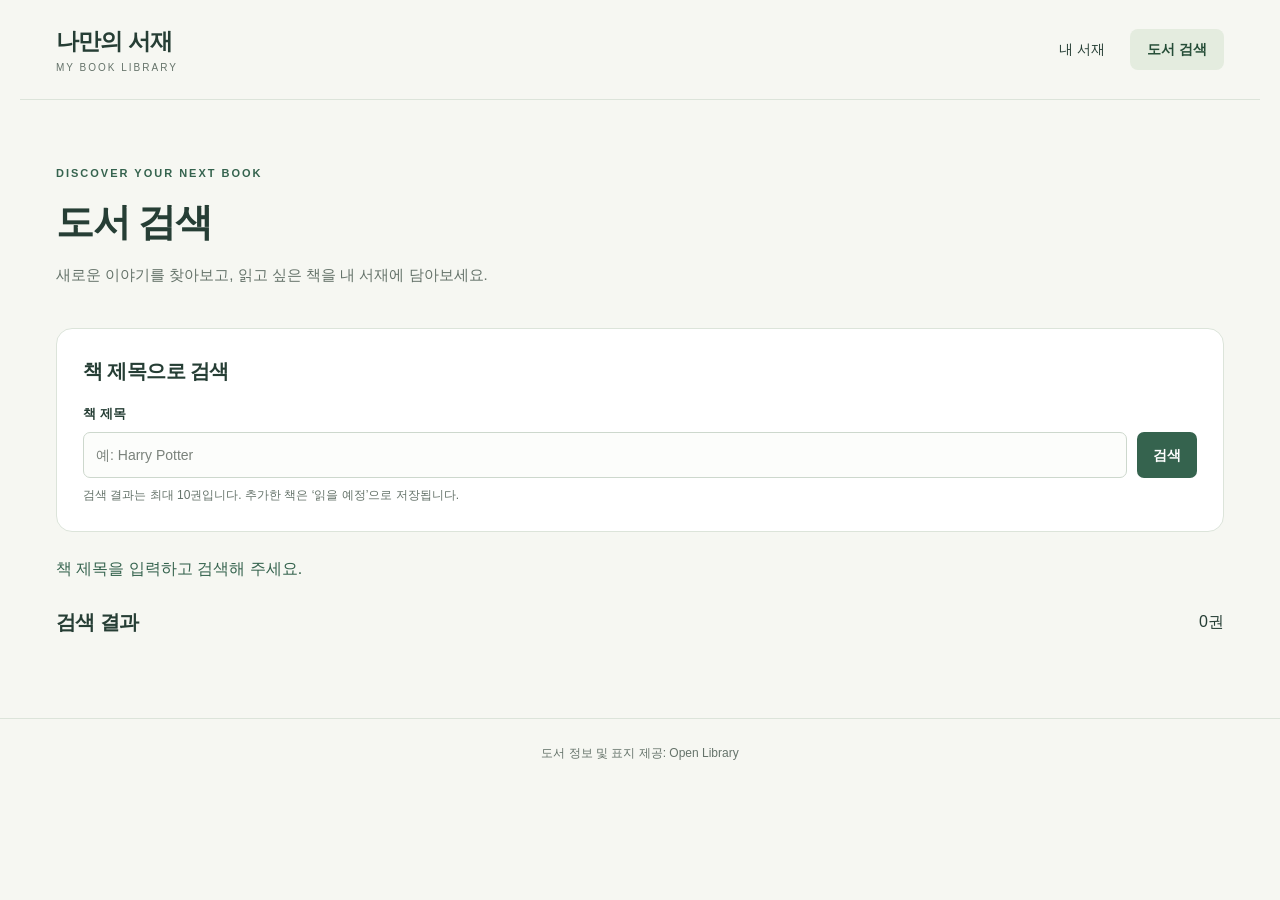
==== api.html @ af7e5f07 "backup: preserve CRUD and Open Library before final polish" ====
<!DOCTYPE html>
<html lang="ko">
<head>
  <meta charset="UTF-8">
  <meta name="viewport" content="width=device-width, initial-scale=1.0">
  <title>도서 검색 | 나만의 서재</title>
  <link rel="stylesheet" href="css/assignment.css">
  <script src="api.js" defer></script>
</head>
<body>
  <header class="site-header">
    <a class="brand" href="index.html">나만의 서재<span>MY BOOK LIBRARY</span></a>
    <nav aria-label="주 메뉴">
      <a href="index.html">내 서재</a>
      <a href="api.html" aria-current="page">도서 검색</a>
    </nav>
  </header>
  <main class="container">
    <section class="intro">
      <p class="eyebrow">DISCOVER YOUR NEXT BOOK</p>
      <h1>도서 검색</h1>
      <p>새로운 이야기를 찾아보고, 읽고 싶은 책을 내 서재에 담아보세요.</p>
    </section>
    <section class="panel search-panel" aria-labelledby="search-heading">
      <h2 id="search-heading">책 제목으로 검색</h2>
      <form id="search-form" role="search">
        <label for="search-query">책 제목</label>
        <div class="search-controls">
          <input id="search-query" type="search" maxlength="200" placeholder="예: Harry Potter" aria-describedby="search-hint">
          <button id="search-button" type="submit">검색</button>
        </div>
        <p id="search-hint" class="hint">검색 결과는 최대 10권입니다. 추가한 책은 ‘읽을 예정’으로 저장됩니다.</p>
      </form>
    </section>
    <p id="search-feedback" class="feedback" role="status" aria-live="polite">책 제목을 입력하고 검색해 주세요.</p>
    <p id="save-feedback" class="feedback" role="status" aria-live="polite"></p>
    <section id="search-results-section" aria-labelledby="results-heading" aria-busy="false">
      <div class="section-heading"><h2 id="results-heading">검색 결과</h2><span id="result-count">0권</span></div>
      <div id="search-results" class="book-grid search-grid"></div>
    </section>
  </main>
  <footer>도서 정보 및 표지 제공: <a href="https://openlibrary.org/" target="_blank" rel="noopener noreferrer">Open Library</a></footer>
</body>
</html>
---- css/assignment.css ----
:root {
  color-scheme: light;
  --background: #f6f7f2;
  --surface: #fff;
  --ink: #263e35;
  --muted: #65736a;
  --accent: #35634e;
  --border: #dce4da;
}
* { box-sizing: border-box; }
body { margin: 0; background: var(--background); color: var(--ink); font-family: "Malgun Gothic", "Apple SD Gothic Neo", sans-serif; line-height: 1.6; }
a { color: inherit; text-decoration: none; }
button, input, select, textarea { font: inherit; }
button, a, input, select, textarea { -webkit-tap-highlight-color: transparent; }
:focus-visible { outline: 3px solid #ae8033; outline-offset: 4px; }
[hidden] { display: none !important; }
.site-header { max-width: 1240px; margin: auto; min-height: 100px; padding: 22px 36px; display: flex; justify-content: space-between; align-items: center; gap: 24px; border-bottom: 1px solid var(--border); }
.brand { font-size: 23px; font-weight: 800; letter-spacing: -.8px; }
.brand span { display: block; color: var(--muted); font-size: 10px; letter-spacing: 2px; font-weight: 500; }
nav { display: flex; gap: 8px; }
nav a { padding: 9px 17px; border-radius: 8px; font-size: 14px; }
nav a[aria-current="page"] { background: #e4ecdf; color: #254d37; font-weight: 700; }
nav a:hover { background: #eaf0e6; }
.container { max-width: 1240px; margin: auto; padding: 0 36px 60px; }
.intro { padding: 54px 0 26px; }
.eyebrow { color: var(--accent); font-size: 11px; letter-spacing: 2px; font-weight: 700; }
h1 { font-size: clamp(26px, 4vw, 38px); letter-spacing: -1.5px; line-height: 1.35; margin: 14px 0; }
.intro > p:last-of-type { color: var(--muted); font-size: 15px; }
h2 { font-size: 20px; margin: 0; letter-spacing: -.6px; }
.feedback { margin: 0 0 22px; color: var(--accent); overflow-wrap: anywhere; }
.feedback:empty { display: none; }
.feedback.error { color: #a2372d; background: #fff0eb; padding: 12px; border-radius: 8px; }
.library-layout { display: grid; grid-template-columns: 320px minmax(0, 1fr); gap: 32px; align-items: start; }
.panel { background: var(--surface); border: 1px solid var(--border); border-radius: 16px; padding: 26px; }
.hint { font-size: 12px; color: var(--muted); margin: 8px 0 24px; }
label { display: block; font-size: 13px; font-weight: 700; margin: 17px 0 7px; }
input, select, textarea { width: 100%; min-width: 0; padding: 11px 12px; border: 1px solid #cdd8cd; border-radius: 7px; color: var(--ink); background: #fcfdfb; font-size: 14px; }
textarea { resize: vertical; }
input::placeholder, textarea::placeholder { color: #7a827b; }
button { cursor: pointer; border: 1px solid transparent; border-radius: 7px; padding: 10px 15px; background: var(--accent); color: white; font-size: 14px; font-weight: 700; }
button:hover { filter: brightness(.93); }
.form-actions { display: flex; flex-wrap: wrap; gap: 8px; margin-top: 24px; }
.form-actions button { flex: 1; }
.secondary { background: #f1f5ee; border-color: var(--border); color: var(--ink); }
.section-heading { display: flex; justify-content: space-between; align-items: center; margin: 0 0 18px; padding: 2px 0; }
#book-count { font-size: 13px; color: var(--muted); }
.book-grid { display: grid; grid-template-columns: repeat(2, minmax(0, 1fr)); gap: 18px; }
.book-card { min-width: 0; display: flex; flex-direction: column; padding: 24px; background: var(--surface); border: 1px solid var(--border); border-top: 4px solid #91aa8a; border-radius: 12px; overflow-wrap: anywhere; box-shadow: 0 5px 18px #263e3505; }
.badge { align-self: flex-start; padding: 4px 10px; font-size: 11px; font-weight: 700; border-radius: 20px; background: #edf0ea; color: #57644f; }
.status-1 { background: #fff1d5; color: #7d5a18; }
.status-2 { background: #e0eee4; color: #315f40; }
.book-card h3 { font-size: 20px; line-height: 1.45; margin: 18px 0 5px; letter-spacing: -.5px; }
.author { font-size: 13px; color: var(--muted); margin: 0; }
.memo { white-space: pre-wrap; font-size: 14px; color: #536057; padding-top: 16px; margin-top: 18px; border-top: 1px solid #edf0e9; }
.card-actions { margin-top: auto; padding-top: 16px; display: flex; gap: 8px; }
.card-actions button { font-size: 12px; padding: 7px 14px; }
.delete-button { color: #9a433a; background: #fff; border-color: #eadbd6; }
.empty-state { padding: 76px 24px; text-align: center; border: 1px dashed #c8d4c5; border-radius: 14px; color: var(--muted); line-height: 2; }
footer { border-top: 1px solid var(--border); padding: 25px; text-align: center; color: var(--muted); font-size: 12px; }
.back-link { display: inline-block; margin-top: 20px; color: var(--accent); text-decoration: underline; text-underline-offset: 5px; }
.search-panel { margin-bottom: 24px; }
.search-controls { display: flex; gap: 10px; }
.search-controls input { flex: 1; }
.search-controls button { flex-shrink: 0; }
.search-panel .hint { margin-bottom: 0; }
.search-grid { grid-template-columns: repeat(auto-fit, minmax(min(100%, 250px), 1fr)); }
.cover-area, .cover-placeholder { height: 210px; display: flex; align-items: center; justify-content: center; background: #f1f4ed; border-radius: 8px; }
.cover-placeholder { color: var(--muted); font-size: 13px; text-align: center; padding: 16px; }
.book-cover { max-width: 100%; width: auto; height: 210px; object-fit: contain; }
.publish-year { color: var(--muted); font-size: 12px; }
button:disabled { cursor: not-allowed; opacity: .6; }
@media (max-width: 960px) { .library-layout { grid-template-columns: 280px minmax(0, 1fr); gap: 22px; } .book-grid { grid-template-columns: 1fr; } }
@media (max-width: 680px) { .site-header { padding: 20px; flex-wrap: wrap; gap: 18px; } .brand { font-size: 21px; } nav a { padding: 8px 12px; } .container { padding: 0 20px 40px; } .intro { padding-top: 32px; } .library-layout { grid-template-columns: 1fr; gap: 30px; } .panel { padding: 22px; } .book-grid { grid-template-columns: repeat(auto-fit, minmax(min(100%, 260px), 1fr)); } }
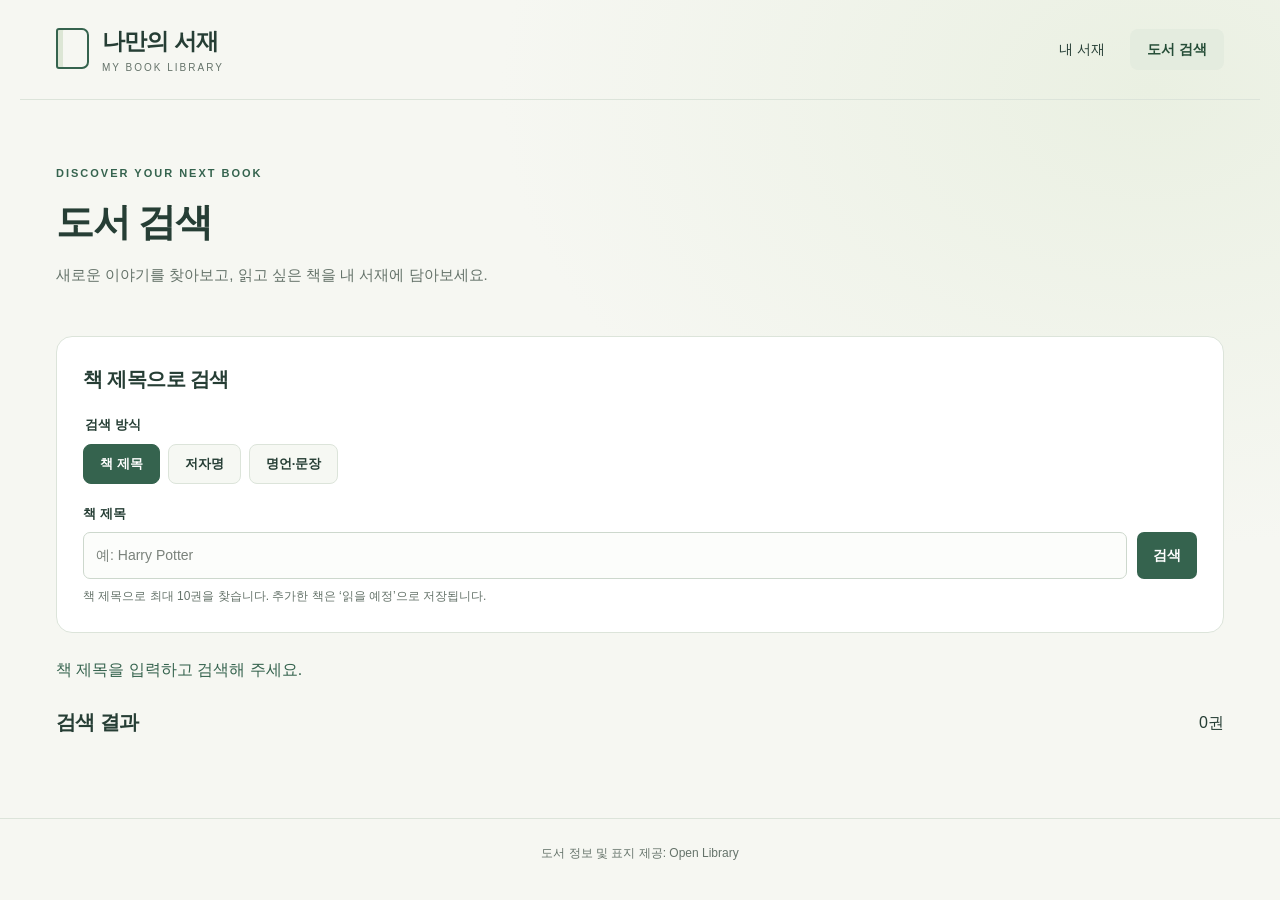
==== commit dc313e09: "1030 14:00" ====
--- a/api.html
+++ b/api.html
@@ -3,11 +3,14 @@
 <head>
   <meta charset="UTF-8">
   <meta name="viewport" content="width=device-width, initial-scale=1.0">
+  <meta name="description" content="Open Library에서 책을 검색하고 내 서재에 담아보세요.">
+  <link rel="icon" href="data:image/svg+xml,%3Csvg xmlns='http://www.w3.org/2000/svg' viewBox='0 0 40 40'%3E%3Crect width='40' height='40' rx='9' fill='%2335634e'/%3E%3Cpath d='M10 10h20v22H10zM15 10v22M18 16h8M18 21h8' fill='none' stroke='%23fff' stroke-width='2'/%3E%3C/svg%3E">
   <title>도서 검색 | 나만의 서재</title>
   <link rel="stylesheet" href="css/assignment.css">
   <script src="api.js" defer></script>
 </head>
 <body>
+  <a class="skip-link" href="#main-content">본문으로 바로가기</a>
   <header class="site-header">
     <a class="brand" href="index.html">나만의 서재<span>MY BOOK LIBRARY</span></a>
     <nav aria-label="주 메뉴">
@@ -15,7 +18,7 @@
       <a href="api.html" aria-current="page">도서 검색</a>
     </nav>
   </header>
-  <main class="container">
+  <main id="main-content" class="container">
     <section class="intro">
       <p class="eyebrow">DISCOVER YOUR NEXT BOOK</p>
       <h1>도서 검색</h1>
@@ -24,19 +27,50 @@
     <section class="panel search-panel" aria-labelledby="search-heading">
       <h2 id="search-heading">책 제목으로 검색</h2>
       <form id="search-form" role="search">
+        <fieldset class="search-modes">
+          <legend>검색 방식</legend>
+          <div class="mode-options">
+            <label><input type="radio" name="search-mode" value="title" checked><span>책 제목</span></label>
+            <label><input type="radio" name="search-mode" value="author"><span>저자명</span></label>
+            <label><input type="radio" name="search-mode" value="quote"><span>명언·문장</span></label>
+          </div>
+        </fieldset>
         <label for="search-query">책 제목</label>
         <div class="search-controls">
           <input id="search-query" type="search" maxlength="200" placeholder="예: Harry Potter" aria-describedby="search-hint">
           <button id="search-button" type="submit">검색</button>
         </div>
-        <p id="search-hint" class="hint">검색 결과는 최대 10권입니다. 추가한 책은 ‘읽을 예정’으로 저장됩니다.</p>
+        <p id="search-hint" class="hint">책 제목으로 최대 10권을 찾습니다. 추가한 책은 ‘읽을 예정’으로 저장됩니다.</p>
+      </form>
+    </section>
+    <section id="related-search-panel" class="panel search-panel" aria-labelledby="related-heading" hidden>
+      <h2 id="related-heading">관련 도서 검색</h2>
+      <p id="related-document" class="hint"></p>
+      <p id="related-help" class="hint">인물 문서라면 저자명, 작품 문서라면 책 제목을 선택하세요. 문서 유형과 출처는 자동 판정하지 않습니다.</p>
+      <form id="related-search-form">
+        <label for="related-query">도서 검색어 (수정 가능)</label>
+        <input id="related-query" type="search" required maxlength="200" aria-describedby="related-help">
+        <label for="related-mode">검색 방식 직접 선택</label>
+        <select id="related-mode" required>
+          <option value="">검색 방식을 선택해 주세요</option>
+          <option value="title">책 제목</option>
+          <option value="author">저자명</option>
+        </select>
+        <div class="form-actions">
+          <button type="submit">선택한 방식으로 도서 검색</button>
+          <button id="related-cancel" class="secondary" type="button">취소</button>
+        </div>
       </form>
     </section>
     <p id="search-feedback" class="feedback" role="status" aria-live="polite">책 제목을 입력하고 검색해 주세요.</p>
     <p id="save-feedback" class="feedback" role="status" aria-live="polite"></p>
+    <section id="author-resolution" class="panel search-panel" aria-label="다국어 인명 연결" hidden></section>
+    <section id="quote-references" class="panel search-panel" aria-label="문헌으로 대조한 출처 자료" hidden></section>
     <section id="search-results-section" aria-labelledby="results-heading" aria-busy="false">
       <div class="section-heading"><h2 id="results-heading">검색 결과</h2><span id="result-count">0권</span></div>
+      <p id="quote-notice" class="quote-notice" hidden>관련 문서 후보이며 출처 미확인 상태입니다. 인물이나 작품이 검색되어도 문장의 저자 또는 출처 도서로 확정되지 않습니다. Wikiquote 원문을 확인해 주세요.</p>
       <div id="search-results" class="book-grid search-grid"></div>
+      <p id="quote-credit" class="hint quote-credit" hidden>검색 결과 일부만 짧게 표시합니다. 제공: <a href="https://ko.wikiquote.org/" target="_blank" rel="noopener noreferrer">한국어 Wikiquote</a> · <a href="https://ko.wikiquote.org/wiki/위키인용집:저작권" target="_blank" rel="noopener noreferrer">콘텐츠 재사용 안내</a>. 인용 원문과 번역문에는 별도 사용 조건이 적용될 수 있습니다.</p>
     </section>
   </main>
   <footer>도서 정보 및 표지 제공: <a href="https://openlibrary.org/" target="_blank" rel="noopener noreferrer">Open Library</a></footer>
--- a/css/assignment.css
+++ b/css/assignment.css
@@ -8,21 +8,25 @@
   --border: #dce4da;
 }
 * { box-sizing: border-box; }
-body { margin: 0; background: var(--background); color: var(--ink); font-family: "Malgun Gothic", "Apple SD Gothic Neo", sans-serif; line-height: 1.6; }
+body { margin: 0; background: radial-gradient(ellipse at 90% 10%, #eaf0e2 0, transparent 40%), var(--background); color: var(--ink); font-family: "Malgun Gothic", "Apple SD Gothic Neo", sans-serif; line-height: 1.6; min-height: 100vh; }
 a { color: inherit; text-decoration: none; }
 button, input, select, textarea { font: inherit; }
 button, a, input, select, textarea { -webkit-tap-highlight-color: transparent; }
 :focus-visible { outline: 3px solid #ae8033; outline-offset: 4px; }
 [hidden] { display: none !important; }
 .site-header { max-width: 1240px; margin: auto; min-height: 100px; padding: 22px 36px; display: flex; justify-content: space-between; align-items: center; gap: 24px; border-bottom: 1px solid var(--border); }
-.brand { font-size: 23px; font-weight: 800; letter-spacing: -.8px; }
+.brand { position: relative; padding-left: 46px; font-size: 23px; font-weight: 800; letter-spacing: -.8px; }
+.brand::before { content: ""; position: absolute; left: 0; top: 5px; width: 29px; height: 37px; border: 2px solid var(--accent); border-radius: 3px 7px 7px 3px; box-shadow: inset 5px 0 0 #dce6d5; }
 .brand span { display: block; color: var(--muted); font-size: 10px; letter-spacing: 2px; font-weight: 500; }
 nav { display: flex; gap: 8px; }
 nav a { padding: 9px 17px; border-radius: 8px; font-size: 14px; }
 nav a[aria-current="page"] { background: #e4ecdf; color: #254d37; font-weight: 700; }
 nav a:hover { background: #eaf0e6; }
 .container { max-width: 1240px; margin: auto; padding: 0 36px 60px; }
-.intro { padding: 54px 0 26px; }
+.intro { padding: 54px 0 34px; }
+.intro-link { display: inline-flex; gap: 24px; margin-top: 14px; padding-bottom: 4px; color: var(--accent); border-bottom: 1px solid #b8cbb4; font-size: 13px; font-weight: 700; }
+.skip-link { position: absolute; top: -100px; left: 20px; z-index: 10; padding: 12px 18px; background: var(--surface); border: 1px solid var(--accent); }
+.skip-link:focus { top: 10px; }
 .eyebrow { color: var(--accent); font-size: 11px; letter-spacing: 2px; font-weight: 700; }
 h1 { font-size: clamp(26px, 4vw, 38px); letter-spacing: -1.5px; line-height: 1.35; margin: 14px 0; }
 .intro > p:last-of-type { color: var(--muted); font-size: 15px; }
@@ -31,6 +35,7 @@
 .feedback:empty { display: none; }
 .feedback.error { color: #a2372d; background: #fff0eb; padding: 12px; border-radius: 8px; }
 .library-layout { display: grid; grid-template-columns: 320px minmax(0, 1fr); gap: 32px; align-items: start; }
+.books-section { min-width: 0; }
 .panel { background: var(--surface); border: 1px solid var(--border); border-radius: 16px; padding: 26px; }
 .hint { font-size: 12px; color: var(--muted); margin: 8px 0 24px; }
 label { display: block; font-size: 13px; font-weight: 700; margin: 17px 0 7px; }
@@ -45,7 +50,16 @@
 .section-heading { display: flex; justify-content: space-between; align-items: center; margin: 0 0 18px; padding: 2px 0; }
 #book-count { font-size: 13px; color: var(--muted); }
 .book-grid { display: grid; grid-template-columns: repeat(2, minmax(0, 1fr)); gap: 18px; }
-.book-card { min-width: 0; display: flex; flex-direction: column; padding: 24px; background: var(--surface); border: 1px solid var(--border); border-top: 4px solid #91aa8a; border-radius: 12px; overflow-wrap: anywhere; box-shadow: 0 5px 18px #263e3505; }
+.book-card { min-width: 0; display: flex; flex-direction: column; padding: 22px; background: var(--surface); border: 1px solid var(--border); border-radius: 14px; overflow-wrap: anywhere; box-shadow: 0 5px 18px #263e3508; transition: box-shadow .2s, border-color .2s; }
+.book-card:hover { border-color: #a9bda2; box-shadow: 0 10px 24px #263e3510; }
+.library-cover { height: 210px; margin-bottom: 20px; padding: 12px; display: flex; align-items: center; justify-content: center; background: #f1f4ed; border-radius: 8px; }
+.library-cover .book-cover { max-height: 186px; }
+.book-cover-art { display: flex; flex-direction: column; justify-content: center; gap: 14px; width: 135px; height: 186px; padding: 18px 16px 18px 21px; color: #f9f4e8; background: #426653; border-radius: 2px 5px 5px 2px; box-shadow: inset 5px 0 #ffffff16, 5px 6px 9px #263e3525; text-align: center; overflow: hidden; }
+.book-cover-art strong { font-family: Georgia, "Malgun Gothic", serif; font-size: 15px; line-height: 1.5; display: -webkit-box; -webkit-line-clamp: 4; -webkit-box-orient: vertical; overflow: hidden; }
+.cover-label { font-size: 7px; letter-spacing: 1px; }
+.cover-author { font-size: 9px; overflow: hidden; text-overflow: ellipsis; white-space: nowrap; opacity: .85; }
+.book-card:nth-child(3n + 2) .book-cover-art { background: #7c6651; }
+.book-card:nth-child(3n + 3) .book-cover-art { background: #536779; }
 .badge { align-self: flex-start; padding: 4px 10px; font-size: 11px; font-weight: 700; border-radius: 20px; background: #edf0ea; color: #57644f; }
 .status-1 { background: #fff1d5; color: #7d5a18; }
 .status-2 { background: #e0eee4; color: #315f40; }
@@ -55,10 +69,27 @@
 .card-actions { margin-top: auto; padding-top: 16px; display: flex; gap: 8px; }
 .card-actions button { font-size: 12px; padding: 7px 14px; }
 .delete-button { color: #9a433a; background: #fff; border-color: #eadbd6; }
-.empty-state { padding: 76px 24px; text-align: center; border: 1px dashed #c8d4c5; border-radius: 14px; color: var(--muted); line-height: 2; }
+.empty-state { padding: 76px 24px; text-align: center; border: 1px dashed #c8d4c5; border-radius: 14px; color: var(--muted); line-height: 2; background: #ffffff80; }
+.empty-state::before { content: "첫 페이지를 기다리는 서재"; display: block; font-family: Georgia, "Malgun Gothic", serif; font-size: 20px; font-weight: 700; color: var(--ink); margin-bottom: 14px; }
 footer { border-top: 1px solid var(--border); padding: 25px; text-align: center; color: var(--muted); font-size: 12px; }
-.back-link { display: inline-block; margin-top: 20px; color: var(--accent); text-decoration: underline; text-underline-offset: 5px; }
 .search-panel { margin-bottom: 24px; }
+.search-modes { border: 0; padding: 0; margin: 20px 0; min-width: 0; }
+.search-modes legend { font-size: 13px; font-weight: 700; margin-bottom: 8px; }
+.mode-options { display: flex; flex-wrap: wrap; align-items: center; gap: 8px; }
+.mode-options label { position: relative; margin: 0; cursor: pointer; }
+.mode-options input { position: absolute; opacity: 0; width: 1px; height: 1px; }
+.mode-options label span { display: block; padding: 9px 16px; border: 1px solid var(--border); border-radius: 8px; background: #f6f8f3; }
+.mode-options input:checked + span { background: var(--accent); border-color: var(--accent); color: white; }
+.mode-options input:focus-visible + span { outline: 3px solid #ae8033; outline-offset: 3px; }
+.quote-notice { background: #eaf0e3; border-left: 3px solid var(--accent); padding: 16px 18px; margin: 0 0 20px; font-size: 14px; border-radius: 0 8px 8px 0; }
+.candidate-status { font-size: 12px; color: #7d5a18; margin: 8px 0; }
+.snippet-label { margin: 18px 0 4px; font-size: 11px; color: var(--muted); }
+.quote-snippet { margin: 0 0 20px; font-size: 14px; line-height: 1.8; }
+.source-link, .quote-credit a { color: var(--accent); text-decoration: underline; text-underline-offset: 3px; font-size: 13px; }
+.quote-credit { margin-top: 24px; }
+.identity-option { display: flex; flex-wrap: wrap; align-items: center; gap: 12px; padding-top: 14px; margin-top: 14px; border-top: 1px solid var(--border); }
+.identity-option .hint { flex-basis: 100%; margin: 0; }
+#author-resolution, #quote-references { overflow-wrap: anywhere; }
 .search-controls { display: flex; gap: 10px; }
 .search-controls input { flex: 1; }
 .search-controls button { flex-shrink: 0; }
@@ -69,5 +100,6 @@
 .book-cover { max-width: 100%; width: auto; height: 210px; object-fit: contain; }
 .publish-year { color: var(--muted); font-size: 12px; }
 button:disabled { cursor: not-allowed; opacity: .6; }
-@media (max-width: 960px) { .library-layout { grid-template-columns: 280px minmax(0, 1fr); gap: 22px; } .book-grid { grid-template-columns: 1fr; } }
+@media (prefers-reduced-motion: reduce) { .book-card { transition: none; } }
+@media (max-width: 960px) { .library-layout { grid-template-columns: 280px minmax(0, 1fr); gap: 22px; } .book-grid { grid-template-columns: 1fr; } .search-grid { grid-template-columns: repeat(2, minmax(0, 1fr)); } }
 @media (max-width: 680px) { .site-header { padding: 20px; flex-wrap: wrap; gap: 18px; } .brand { font-size: 21px; } nav a { padding: 8px 12px; } .container { padding: 0 20px 40px; } .intro { padding-top: 32px; } .library-layout { grid-template-columns: 1fr; gap: 30px; } .panel { padding: 22px; } .book-grid { grid-template-columns: repeat(auto-fit, minmax(min(100%, 260px), 1fr)); } }
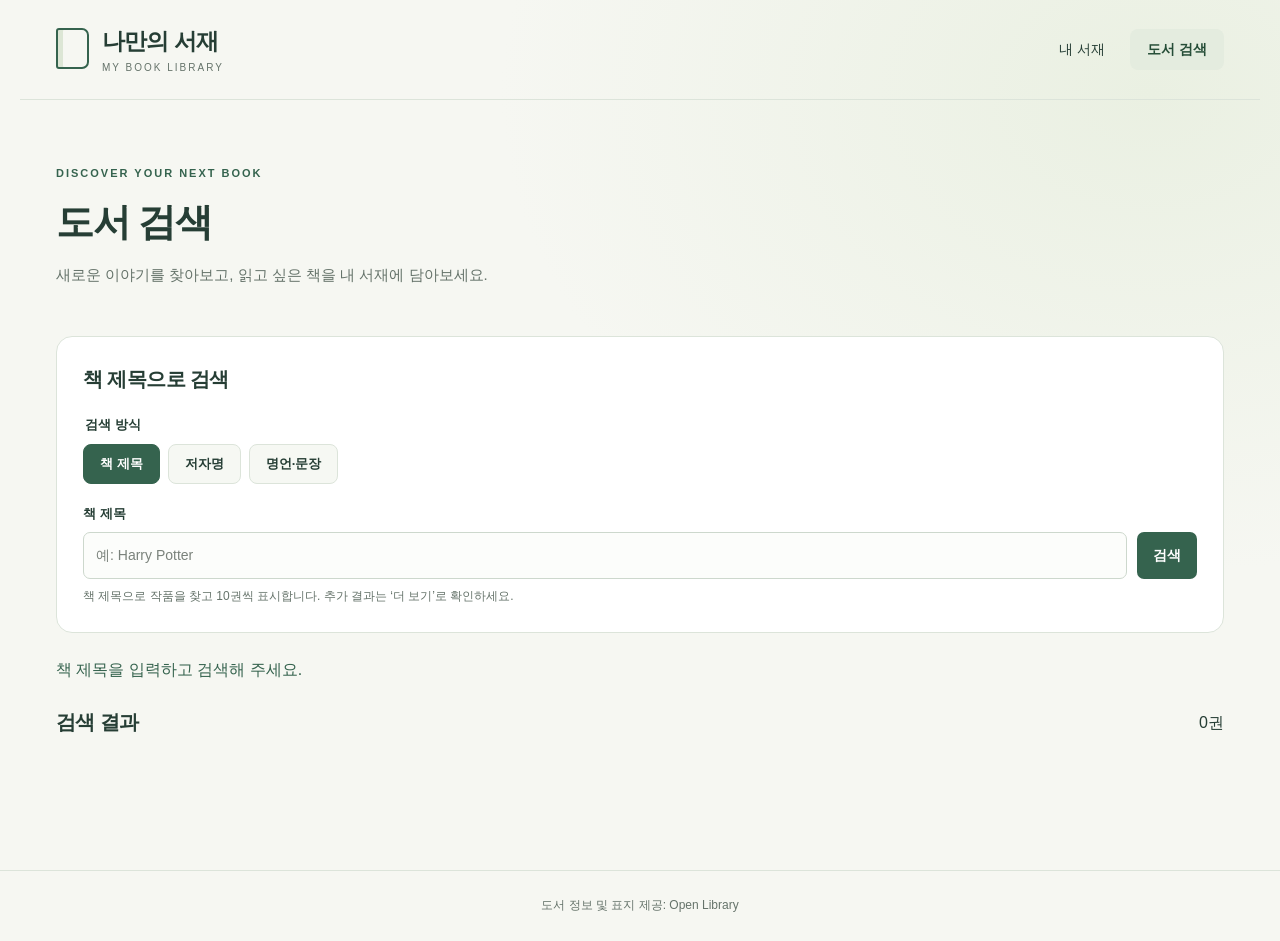
==== commit 3501a016: "1030 05:00" ====
--- a/api.html
+++ b/api.html
@@ -7,6 +7,7 @@
   <link rel="icon" href="data:image/svg+xml,%3Csvg xmlns='http://www.w3.org/2000/svg' viewBox='0 0 40 40'%3E%3Crect width='40' height='40' rx='9' fill='%2335634e'/%3E%3Cpath d='M10 10h20v22H10zM15 10v22M18 16h8M18 21h8' fill='none' stroke='%23fff' stroke-width='2'/%3E%3C/svg%3E">
   <title>도서 검색 | 나만의 서재</title>
   <link rel="stylesheet" href="css/assignment.css">
+  <script src="search-engine.js" defer></script>
   <script src="api.js" defer></script>
 </head>
 <body>
@@ -40,7 +41,7 @@
           <input id="search-query" type="search" maxlength="200" placeholder="예: Harry Potter" aria-describedby="search-hint">
           <button id="search-button" type="submit">검색</button>
         </div>
-        <p id="search-hint" class="hint">책 제목으로 최대 10권을 찾습니다. 추가한 책은 ‘읽을 예정’으로 저장됩니다.</p>
+        <p id="search-hint" class="hint">책 제목으로 작품을 찾고 10권씩 표시합니다. 추가 결과는 ‘더 보기’로 확인하세요.</p>
       </form>
     </section>
     <section id="related-search-panel" class="panel search-panel" aria-labelledby="related-heading" hidden>
@@ -64,12 +65,13 @@
     </section>
     <p id="search-feedback" class="feedback" role="status" aria-live="polite">책 제목을 입력하고 검색해 주세요.</p>
     <p id="save-feedback" class="feedback" role="status" aria-live="polite"></p>
-    <section id="author-resolution" class="panel search-panel" aria-label="다국어 인명 연결" hidden></section>
+    <section id="author-resolution" class="panel search-panel" aria-label="다국어 인명·작품 연결" hidden></section>
     <section id="quote-references" class="panel search-panel" aria-label="문헌으로 대조한 출처 자료" hidden></section>
     <section id="search-results-section" aria-labelledby="results-heading" aria-busy="false">
       <div class="section-heading"><h2 id="results-heading">검색 결과</h2><span id="result-count">0권</span></div>
       <p id="quote-notice" class="quote-notice" hidden>관련 문서 후보이며 출처 미확인 상태입니다. 인물이나 작품이 검색되어도 문장의 저자 또는 출처 도서로 확정되지 않습니다. Wikiquote 원문을 확인해 주세요.</p>
       <div id="search-results" class="book-grid search-grid"></div>
+      <div class="pagination"><button id="load-more" class="secondary" type="button" hidden>더 보기</button></div>
       <p id="quote-credit" class="hint quote-credit" hidden>검색 결과 일부만 짧게 표시합니다. 제공: <a href="https://ko.wikiquote.org/" target="_blank" rel="noopener noreferrer">한국어 Wikiquote</a> · <a href="https://ko.wikiquote.org/wiki/위키인용집:저작권" target="_blank" rel="noopener noreferrer">콘텐츠 재사용 안내</a>. 인용 원문과 번역문에는 별도 사용 조건이 적용될 수 있습니다.</p>
     </section>
   </main>
--- a/css/assignment.css
+++ b/css/assignment.css
@@ -90,6 +90,12 @@
 .identity-option { display: flex; flex-wrap: wrap; align-items: center; gap: 12px; padding-top: 14px; margin-top: 14px; border-top: 1px solid var(--border); }
 .identity-option .hint { flex-basis: 100%; margin: 0; }
 #author-resolution, #quote-references { overflow-wrap: anywhere; }
+.pagination { display: flex; justify-content: center; margin: 26px 0; }
+.edition-info { color: var(--muted); font-size: 12px; margin: 8px 0; }
+.edition-details { margin: 8px 0 20px; font-size: 12px; }
+.edition-details summary { cursor: pointer; color: var(--accent); font-weight: 700; }
+.edition-item { border-top: 1px solid var(--border); margin-top: 12px; padding-top: 12px; overflow-wrap: anywhere; }
+.edition-item .hint { margin: 5px 0; }
 .search-controls { display: flex; gap: 10px; }
 .search-controls input { flex: 1; }
 .search-controls button { flex-shrink: 0; }
